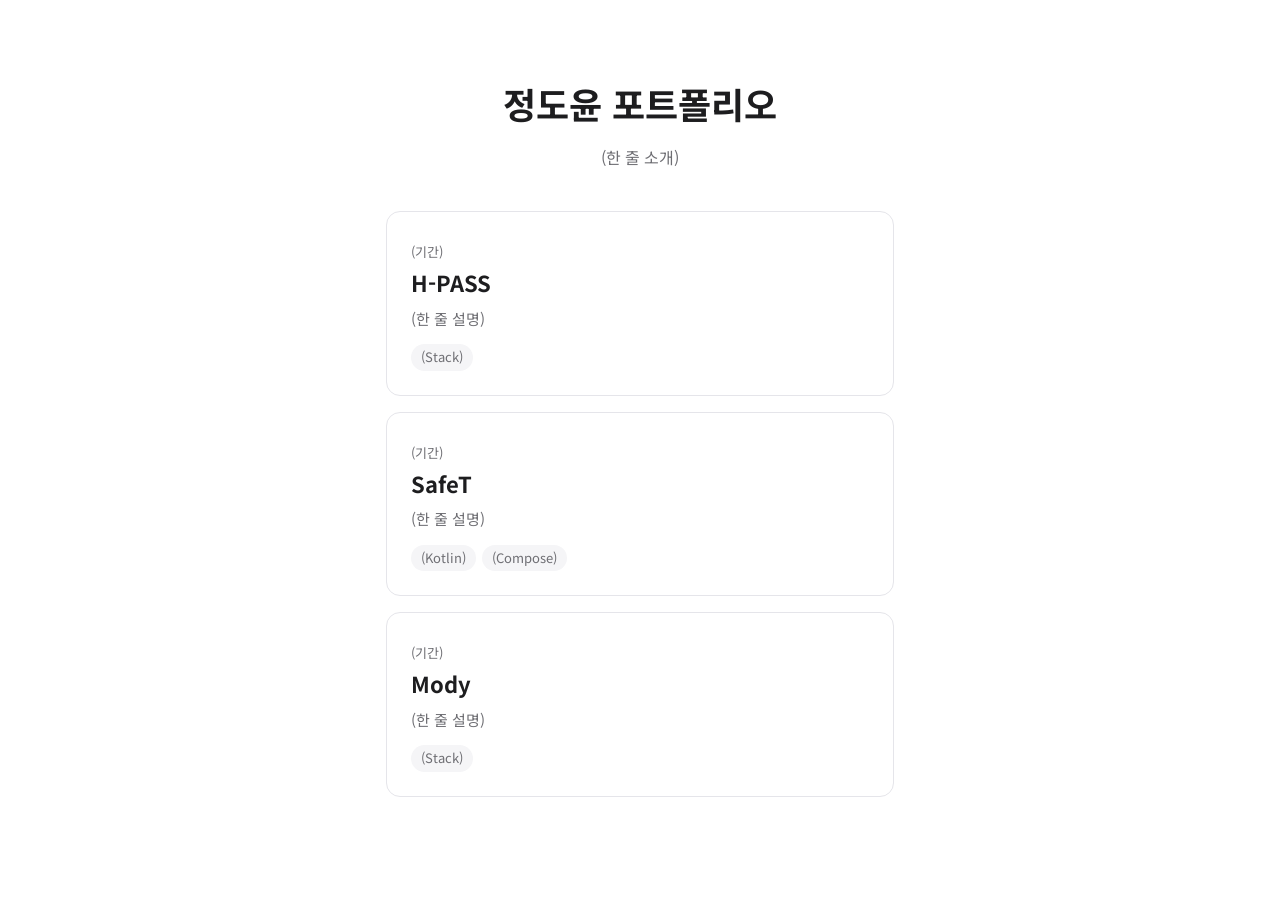
==== index.html @ 8870809e "[Portfolio] 포트폴리오 페이지 틀 추가 [DESC][1] H-PASS·SafeT·Mody 프로젝트 페이지와 첫 페이지(index) 구조 추가 [DESC][2] 프로젝트 페" ====
<!doctype html>
<html lang="ko">
<head>
<meta charset="utf-8">
<meta name="viewport" content="width=device-width, initial-scale=1">
<title>정도윤 포트폴리오</title>
<link rel="preconnect" href="https://fonts.googleapis.com">
<link href="https://fonts.googleapis.com/css2?family=Noto+Sans+KR:wght@400;500;700&display=swap" rel="stylesheet">
<link rel="stylesheet" href="style.css">
</head>
<body>
<main>

<header class="intro">
  <h1>정도윤 포트폴리오</h1>
  <p>(한 줄 소개)</p>
</header>

<div class="projects">
  <a class="project" href="hpass.html">
    <span class="period">(기간)</span>
    <h2>H-PASS</h2>
    <p>(한 줄 설명)</p>
    <p class="tags"><span>(Stack)</span></p>
  </a>
  <a class="project" href="safet.html">
    <span class="period">(기간)</span>
    <h2>SafeT</h2>
    <p>(한 줄 설명)</p>
    <p class="tags"><span>(Kotlin)</span><span>(Compose)</span></p>
  </a>
  <a class="project" href="mody.html">
    <span class="period">(기간)</span>
    <h2>Mody</h2>
    <p>(한 줄 설명)</p>
    <p class="tags"><span>(Stack)</span></p>
  </a>
</div>

</main>
</body>
</html>
---- style.css ----
:root {
  --text: #1d1d1f;
  --muted: #6e6e73;
  --line: #e5e5ea;
  --bg: #ffffff;
  --soft: #f5f5f7;
  --accent: #007AFF;
  --code-bg: #1e1f24;
  --code-text: #e6e6e6;
  --problem: #FF3B30;
  --cause: #e0a030;
  --solution: #007AFF;
  --result: #00C676;
}

* { box-sizing: border-box; }
html { scroll-behavior: smooth; }
body {
  margin: 0;
  background: var(--bg);
  color: var(--text);
  font-family: "Noto Sans KR", "Apple SD Gothic Neo", "Noto Sans KR", system-ui, sans-serif;
  font-size: 16px;
  line-height: 1.75;
  word-break: keep-all;
  overflow-wrap: break-word;
}
a { color: var(--accent); text-decoration: none; }
a:hover { text-decoration: underline; }

/* 상단 내비 */
.topnav {
  position: sticky; top: 0; z-index: 10;
  display: flex; gap: 24px; align-items: center;
  padding: 12px max(16px, calc((100% - 540px) / 2));
  background: rgba(255,255,255,.92);
  backdrop-filter: blur(8px);
  border-bottom: 1px solid var(--line);
  font-size: 14px;
}
.topnav .back { color: var(--muted); white-space: nowrap; }
.topnav .anchors { display: flex; gap: 16px; overflow-x: auto; }
.topnav .anchors a { color: var(--text); white-space: nowrap; }

main { max-width: 540px; margin: 0 auto; padding: 0 16px 80px; }
section { padding: 56px 0; border-top: 1px solid var(--line); }

/* Hero */
.hero { padding: 64px 0 48px; text-align: center; }
.hero .tags { justify-content: center; }
.hero .facts { text-align: left; }
.tags { display: flex; flex-wrap: wrap; gap: 6px; margin: 0 0 16px; }
.tags span { font-size: 13px; padding: 2px 10px; border-radius: 999px; background: var(--soft); color: var(--muted); }
.hero h1 { font-size: 34px; line-height: 1.25; margin: 0 0 12px; }
.hero h1 small { display: block; font-size: 20px; font-weight: 400; color: var(--muted); margin-top: 8px; }
.role { color: var(--muted); margin: 0 0 16px; }
.summary { font-size: 17px; }
.metrics { display: grid; grid-template-columns: repeat(auto-fit, minmax(140px, 1fr)); gap: 12px; margin: 28px 0; }
.metrics div { background: var(--soft); border-radius: 12px; padding: 18px 20px; }
.metrics strong { display: block; font-size: 26px; color: var(--accent); line-height: 1.2; }
.metrics span { font-size: 14px; color: var(--muted); }
.facts { display: grid; grid-template-columns: 72px 1fr; gap: 6px 12px; margin: 0; font-size: 15px; }
.facts dt { color: var(--muted); }
.facts dd { margin: 0; }

/* 공통 제목 */
.eyebrow { margin: 0; font-size: 13px; font-weight: 600; letter-spacing: .08em; text-transform: uppercase; color: var(--accent); text-align: center; }
h2 { font-size: 26px; margin: 4px 0 16px; line-height: 1.35; text-align: center; }
.sub { color: var(--muted); margin-top: -8px; text-align: center; }

/* 기여 */
.contrib { padding-left: 20px; }
.contrib li { margin-bottom: 6px; }
.cards { display: grid; grid-template-columns: 1fr; gap: 12px; margin-top: 24px; }
.card { display: block; border: 1px solid var(--line); border-radius: 12px; padding: 18px; color: var(--text); }
.card:hover { border-color: var(--accent); text-decoration: none; }
.card span { font-size: 12px; color: var(--accent); font-weight: 600; }
.card strong { display: block; margin: 4px 0; }
.card p { margin: 0; font-size: 14px; color: var(--muted); }

/* Case 블록 */
.block { border-left: 3px solid var(--line); padding: 4px 0 4px 18px; margin: 24px 0; }
.block h3 { font-size: 17px; margin: 0 0 6px; }
.problem { border-color: var(--problem); }
.problem h3 { color: var(--problem); }
.cause { border-color: var(--cause); }
.cause h3 { color: var(--cause); }
.solution { border-color: var(--solution); }
.solution h3 { color: var(--solution); }
.result { border-color: var(--result); }
.result h3 { color: var(--result); }

table { width: 100%; border-collapse: collapse; font-size: 15px; margin: 8px 0 12px; }
th, td { text-align: left; padding: 8px 10px; border-bottom: 1px solid var(--line); }
th { color: var(--muted); font-weight: 500; }

.codecap { font-size: 14px; color: var(--muted); margin-bottom: 4px; font-family: ui-monospace, Menlo, monospace; }
pre {
  background: var(--code-bg); color: var(--code-text);
  border-radius: 10px; padding: 16px 18px; overflow-x: auto;
  font-size: 13.5px; line-height: 1.6; margin: 0 0 12px;
}
code { font-family: ui-monospace, "JetBrains Mono", Menlo, monospace; }

figure { margin: 24px 0; }
figure img { width: 100%; border-radius: 10px; border: 1px solid var(--line); }
figcaption { font-size: 14px; color: var(--muted); margin-top: 6px; }
.ph { background: var(--soft); border: 1px dashed #c7c7cc; border-radius: 10px; min-height: 180px; display: flex; align-items: center; justify-content: center; color: var(--muted); font-size: 14px; }
.ph.tall { min-height: 300px; }

/* 화면 */
.feature { margin: 28px 0; }
.feature h3 { margin: 0 0 4px; }
.thumbs { display: grid; grid-template-columns: repeat(3, 1fr); gap: 10px; margin-top: 12px; }
.thumbs .ph, .thumbs img { aspect-ratio: 9 / 16; min-height: 0; width: 100%; object-fit: cover; border-radius: 10px; }

footer { border-top: 1px solid var(--line); padding: 40px 0 0; text-align: center; color: var(--muted); }
footer strong { display: block; font-size: 20px; color: var(--text); }

/* 첫 페이지 */
.intro { padding: 72px 0 40px; text-align: center; }
.intro h1 { font-size: 36px; margin: 0 0 8px; }
.intro p { color: var(--muted); margin: 0; }
.projects { display: grid; grid-template-columns: 1fr; gap: 16px; }
.project { display: block; border: 1px solid var(--line); border-radius: 14px; padding: 24px; color: var(--text); }
.project:hover { border-color: var(--accent); text-decoration: none; }
.project .period { font-size: 13px; color: var(--muted); }
.project h2 { text-align: left; font-size: 22px; margin: 4px 0 8px; }
.project p { margin: 0 0 12px; font-size: 15px; color: var(--muted); }
.project .tags { margin: 0; }
.project.small { padding: 18px 24px; }
.project.small h2 { font-size: 18px; }

/* 인쇄(PDF): Case 하나 = A4 한 쪽 */
@media print {
  @page { size: A4; margin: 16mm 14mm; }
  body { font-size: 10.5pt; line-height: 1.65; }
  .topnav { display: none; }
  main { max-width: none; padding: 0; }
  section { padding: 0 0 8mm; border-top: none; }
  .case, #arch, #screens { break-before: page; }
  .block, figure, pre, table, .card, .metrics div { break-inside: avoid; }
  .hero { padding: 0 0 4mm; }
  .metrics { margin: 4mm 0; }
  .metrics div { padding: 10px 14px; }
  .cards { break-inside: avoid; margin-top: 4mm; }
  .contrib li { margin-bottom: 2px; }
  #overview a[href="#screens"] { display: none; }
  .hero h1 { font-size: 26pt; }
  h2 { font-size: 18pt; }
  a { color: var(--text); }
  pre { white-space: pre-wrap; }
  .project { break-inside: avoid; }
}

@media (max-width: 600px) {
  .hero h1 { font-size: 30px; }
  h2 { font-size: 23px; }
  .topnav { gap: 12px; }
}
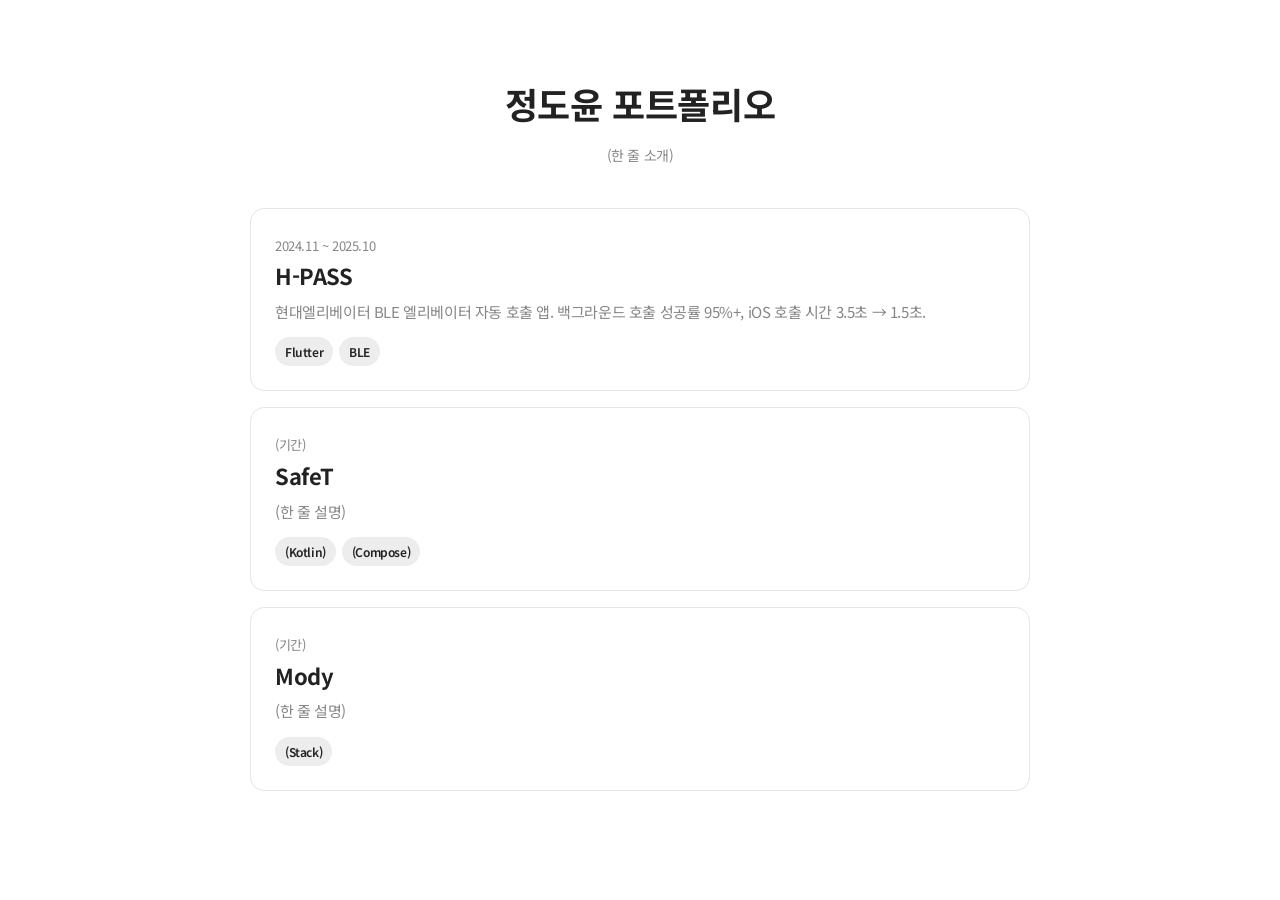
==== commit 72d04f67: "[Portfolio] H-PASS 프로젝트 페이지 작성 [DESC][1] 개요·기여·Case 01~03(iOS Native Bridge 백그라운드 호출, 광고 패킷 기반 비연결 판" ====
--- a/index.html
+++ b/index.html
@@ -18,10 +18,10 @@
 
 <div class="projects">
   <a class="project" href="hpass.html">
-    <span class="period">(기간)</span>
+    <span class="period">2024.11 ~ 2025.10</span>
     <h2>H-PASS</h2>
-    <p>(한 줄 설명)</p>
-    <p class="tags"><span>(Stack)</span></p>
+    <p>현대엘리베이터 BLE 엘리베이터 자동 호출 앱. 백그라운드 호출 성공률 95%+, iOS 호출 시간 3.5초 → 1.5초.</p>
+    <p class="tags"><span>Flutter</span><span>BLE</span></p>
   </a>
   <a class="project" href="safet.html">
     <span class="period">(기간)</span>
--- a/style.css
+++ b/style.css
@@ -1,6 +1,6 @@
 :root {
-  --text: #1d1d1f;
-  --muted: #6e6e73;
+  --text: #222222;
+  --muted: rgba(34,34,34,.55);
   --line: #e5e5ea;
   --bg: #ffffff;
   --soft: #f5f5f7;
@@ -20,8 +20,9 @@
   background: var(--bg);
   color: var(--text);
   font-family: "Noto Sans KR", "Apple SD Gothic Neo", "Noto Sans KR", system-ui, sans-serif;
-  font-size: 16px;
+  font-size: 14px;
   line-height: 1.75;
+  letter-spacing: -0.025rem;
   word-break: keep-all;
   overflow-wrap: break-word;
 }
@@ -32,7 +33,7 @@
 .topnav {
   position: sticky; top: 0; z-index: 10;
   display: flex; gap: 24px; align-items: center;
-  padding: 12px max(16px, calc((100% - 540px) / 2));
+  padding: 12px max(16px, calc((100% - 820px) / 2));
   background: rgba(255,255,255,.92);
   backdrop-filter: blur(8px);
   border-bottom: 1px solid var(--line);
@@ -42,45 +43,48 @@
 .topnav .anchors { display: flex; gap: 16px; overflow-x: auto; }
 .topnav .anchors a { color: var(--text); white-space: nowrap; }
 
-main { max-width: 540px; margin: 0 auto; padding: 0 16px 80px; }
-section { padding: 56px 0; border-top: 1px solid var(--line); }
+main { max-width: 820px; margin: 0 auto; padding: 0 20px 80px; }
+section { padding: 5rem 0 6rem; border-top: 1px solid var(--line); }
+section p, .block li { color: var(--muted); }
+section strong { color: var(--text); }
 
 /* Hero */
-.hero { padding: 64px 0 48px; text-align: center; }
+.hero { padding: 5rem 0 4rem; text-align: center; }
 .hero .tags { justify-content: center; }
 .hero .facts { text-align: left; }
 .tags { display: flex; flex-wrap: wrap; gap: 6px; margin: 0 0 16px; }
-.tags span { font-size: 13px; padding: 2px 10px; border-radius: 999px; background: var(--soft); color: var(--muted); }
-.hero h1 { font-size: 34px; line-height: 1.25; margin: 0 0 12px; }
-.hero h1 small { display: block; font-size: 20px; font-weight: 400; color: var(--muted); margin-top: 8px; }
-.role { color: var(--muted); margin: 0 0 16px; }
-.summary { font-size: 17px; }
-.metrics { display: grid; grid-template-columns: repeat(auto-fit, minmax(140px, 1fr)); gap: 12px; margin: 28px 0; }
-.metrics div { background: var(--soft); border-radius: 12px; padding: 18px 20px; }
-.metrics strong { display: block; font-size: 26px; color: var(--accent); line-height: 1.2; }
-.metrics span { font-size: 14px; color: var(--muted); }
-.facts { display: grid; grid-template-columns: 72px 1fr; gap: 6px 12px; margin: 0; font-size: 15px; }
+.tags span { font-size: 12px; font-weight: 600; padding: 4px 10px; border-radius: 999px; background: rgba(34,34,34,.08); color: var(--text); }
+.hero h1 { font-size: clamp(2rem, 8vw, 2.75rem); line-height: 1.15; letter-spacing: -0.04rem; margin: 0 0 12px; }
+.hero h1 small { display: block; font-size: 0.9rem; font-weight: 600; letter-spacing: 0; color: var(--muted); margin-top: 12px; }
+.role { font-size: 13px; color: var(--muted); margin: 0 0 16px; }
+.summary { font-size: 14px; color: var(--muted); max-width: 700px; margin: 0 auto; }
+.metrics { display: flex; max-width: 480px; margin: 2rem auto; }
+.metrics div { flex: 1; text-align: center; padding: 1rem .5rem; border-right: 1px solid var(--line); }
+.metrics div:last-child { border-right: none; }
+.metrics strong { display: block; font-size: 1.75rem; color: var(--accent); line-height: 1; letter-spacing: -0.04rem; margin-bottom: .375rem; white-space: nowrap; }
+.metrics span { font-size: 12px; color: var(--muted); }
+.facts { display: grid; grid-template-columns: 56px 1fr; gap: 6px 12px; max-width: 640px; margin: 0 auto; font-size: 13px; }
 .facts dt { color: var(--muted); }
 .facts dd { margin: 0; }
 
 /* 공통 제목 */
-.eyebrow { margin: 0; font-size: 13px; font-weight: 600; letter-spacing: .08em; text-transform: uppercase; color: var(--accent); text-align: center; }
-h2 { font-size: 26px; margin: 4px 0 16px; line-height: 1.35; text-align: center; }
-.sub { color: var(--muted); margin-top: -8px; text-align: center; }
+.eyebrow { margin: 0 0 .375rem; font-size: 14px; font-weight: 600; letter-spacing: .08em; text-transform: uppercase; color: var(--accent); text-align: center; }
+h2 { font-size: 1.5rem; margin: 0 0 .75rem; line-height: 1.35; letter-spacing: -0.03rem; text-align: center; }
+.sub { font-size: 14px; color: var(--muted); text-align: center; margin: 0 0 2.5rem; }
 
 /* 기여 */
 .contrib { padding-left: 20px; }
 .contrib li { margin-bottom: 6px; }
-.cards { display: grid; grid-template-columns: 1fr; gap: 12px; margin-top: 24px; }
+.cards { display: grid; grid-template-columns: repeat(auto-fit, minmax(220px, 1fr)); gap: 12px; margin-top: 24px; }
 .card { display: block; border: 1px solid var(--line); border-radius: 12px; padding: 18px; color: var(--text); }
 .card:hover { border-color: var(--accent); text-decoration: none; }
 .card span { font-size: 12px; color: var(--accent); font-weight: 600; }
 .card strong { display: block; margin: 4px 0; }
-.card p { margin: 0; font-size: 14px; color: var(--muted); }
+.card p { margin: 0; font-size: 13px; color: var(--muted); }
 
 /* Case 블록 */
 .block { border-left: 3px solid var(--line); padding: 4px 0 4px 18px; margin: 24px 0; }
-.block h3 { font-size: 17px; margin: 0 0 6px; }
+.block h3 { font-size: 0.9rem; margin: 0 0 .6rem; }
 .problem { border-color: var(--problem); }
 .problem h3 { color: var(--problem); }
 .cause { border-color: var(--cause); }
@@ -90,28 +94,28 @@
 .result { border-color: var(--result); }
 .result h3 { color: var(--result); }
 
-table { width: 100%; border-collapse: collapse; font-size: 15px; margin: 8px 0 12px; }
+table { width: 100%; border-collapse: collapse; font-size: 13px; margin: 8px 0 12px; }
 th, td { text-align: left; padding: 8px 10px; border-bottom: 1px solid var(--line); }
 th { color: var(--muted); font-weight: 500; }
 
-.codecap { font-size: 14px; color: var(--muted); margin-bottom: 4px; font-family: ui-monospace, Menlo, monospace; }
+.codecap { font-size: 12px; color: var(--muted); margin-bottom: 4px; font-family: ui-monospace, Menlo, monospace; }
 pre {
   background: var(--code-bg); color: var(--code-text);
   border-radius: 10px; padding: 16px 18px; overflow-x: auto;
-  font-size: 13.5px; line-height: 1.6; margin: 0 0 12px;
+  font-size: 0.74rem; line-height: 1.75; margin: 0 0 12px; white-space: pre; letter-spacing: 0;
 }
 code { font-family: ui-monospace, "JetBrains Mono", Menlo, monospace; }
 
 figure { margin: 24px 0; }
 figure img { width: 100%; border-radius: 10px; border: 1px solid var(--line); }
-figcaption { font-size: 14px; color: var(--muted); margin-top: 6px; }
+figcaption { font-size: 12px; color: var(--muted); margin-top: 6px; }
 .ph { background: var(--soft); border: 1px dashed #c7c7cc; border-radius: 10px; min-height: 180px; display: flex; align-items: center; justify-content: center; color: var(--muted); font-size: 14px; }
 .ph.tall { min-height: 300px; }
 
 /* 화면 */
 .feature { margin: 28px 0; }
-.feature h3 { margin: 0 0 4px; }
-.thumbs { display: grid; grid-template-columns: repeat(3, 1fr); gap: 10px; margin-top: 12px; }
+.feature h3 { font-size: 0.95rem; margin: 0 0 4px; }
+.thumbs { display: grid; grid-template-columns: repeat(3, minmax(0, 220px)); gap: 10px; margin-top: 12px; }
 .thumbs .ph, .thumbs img { aspect-ratio: 9 / 16; min-height: 0; width: 100%; object-fit: cover; border-radius: 10px; }
 
 footer { border-top: 1px solid var(--line); padding: 40px 0 0; text-align: center; color: var(--muted); }
@@ -154,7 +158,93 @@
 }
 
 @media (max-width: 600px) {
-  .hero h1 { font-size: 30px; }
-  h2 { font-size: 23px; }
+  h2 { font-size: 1.35rem; }
   .topnav { gap: 12px; }
 }
+
+/* 오른쪽 고정 목차 (넓은 화면) */
+.toc-nav {
+  position: fixed; top: 50%; right: 28px; transform: translateY(-50%);
+  z-index: 40; display: none; flex-direction: column; gap: 0.7rem; padding: 1rem 0;
+}
+.toc-nav a {
+  font-size: 12px; font-weight: 600; color: rgba(29,29,31,.3);
+  padding-right: 0.85rem; border-right: 2px solid var(--line);
+  text-align: right; white-space: nowrap; transition: color .15s, border-color .15s;
+}
+.toc-nav a:hover { color: var(--text); text-decoration: none; }
+.toc-nav a.active { color: var(--accent); border-right-color: var(--accent); }
+@media (min-width: 1100px) {
+  .toc-nav { display: flex; }
+  .topnav .anchors { display: none; }
+}
+@media print { .toc-nav { display: none !important; } }
+
+/* 본문 안 인라인 코드 */
+p code, li code { font-family: ui-monospace, "SF Mono", Menlo, monospace; font-size: .78rem; color: var(--accent); background: rgba(0,122,255,.08); padding: 1px 5px; border-radius: 4px; }
+
+/* 호출 경로 다이어그램 */
+.flow { display: grid; grid-template-columns: 1fr 1fr; gap: 14px; }
+.flow-col { border: 1px solid var(--line); border-radius: 12px; padding: 16px 14px 18px; background: var(--soft); }
+.flow-col > .label { font-size: 12px; font-weight: 700; letter-spacing: .08em; text-transform: uppercase; margin: 0 0 12px; text-align: center; }
+.flow-col.before > .label { color: var(--problem); }
+.flow-col.after > .label { color: var(--solution); }
+.step { position: relative; }
+.step + .step { margin-top: 26px; }
+.step + .step::before { content: ""; position: absolute; left: 50%; top: -22px; height: 14px; border-left: 2px solid #c7c7cc; }
+.step + .step::after { content: ""; position: absolute; left: calc(50% - 5px); top: -9px; border: 5px solid transparent; border-top: 6px solid #c7c7cc; border-bottom: 0; }
+.step.cut::before { border-left: 2px dashed var(--problem); }
+.step.cut::after { border-top-color: var(--problem); }
+.flow-col.after .step + .step::before { border-left-color: var(--solution); }
+.flow-col.after .step + .step::after { border-top-color: var(--solution); }
+.node { background: var(--bg); border: 1px solid var(--line); border-radius: 8px; padding: 8px 10px; text-align: center; font-size: 12.5px; line-height: 1.45; color: var(--text); }
+.node b { display: block; font-weight: 700; }
+.node small { display: block; font-size: 11.5px; color: var(--muted); }
+.node .x { display: block; font-size: 11.5px; color: var(--problem); font-weight: 600; margin-top: 2px; }
+.node .ok { display: block; font-size: 11.5px; color: var(--solution); font-weight: 600; margin-top: 2px; }
+.node.bad { border-color: rgba(255,59,48,.45); }
+.node.fail { border-style: dashed; color: var(--muted); }
+.node.key { border-color: var(--solution); }
+.node.done { border-color: var(--result); background: rgba(0,198,118,.06); }
+.node.done b { color: var(--result); }
+.step.pair { display: grid; grid-template-columns: 1fr 1fr; gap: 6px; }
+@media (max-width: 600px) { .flow { grid-template-columns: 1fr; } }
+
+/* 코드 하이라이트: pre 배경 유지 */
+pre code.hljs { background: transparent; padding: 0; }
+
+/* 실제 캡처는 원본 비율 유지 */
+.thumbs { align-items: start; }
+.thumbs img { aspect-ratio: auto; height: auto; object-fit: contain; border: 1px solid var(--line); }
+
+/* 아키텍처 다이어그램 */
+.arch { display: grid; grid-template-columns: 1fr 96px 1.35fr; align-items: center; }
+.arch-col { border: 1px solid var(--line); border-radius: 12px; padding: 16px 14px 18px; background: var(--soft); align-self: stretch; }
+.arch-col > .label { font-size: 12px; font-weight: 700; letter-spacing: .08em; text-transform: uppercase; margin: 0 0 12px; text-align: center; color: var(--text); }
+.arch-col.bg > .label { color: var(--solution); }
+.arch-col.bg { border-color: rgba(0,122,255,.35); background: rgba(0,122,255,.04); }
+.arch-col.bg .step + .step::before { border-left-color: var(--solution); }
+.arch-col.bg .step + .step::after { border-top-color: var(--solution); }
+.row3 { display: grid; grid-template-columns: repeat(3, 1fr); gap: 6px; }
+.row3 span { background: var(--bg); border: 1px solid var(--line); border-radius: 8px; padding: 8px 4px; text-align: center; font-size: 12px; font-weight: 600; }
+.states { display: flex; justify-content: center; align-items: center; flex-wrap: wrap; gap: 4px; margin: 6px 0 4px; }
+.states span { font-size: 11.5px; font-weight: 600; padding: 3px 10px; border-radius: 999px; background: rgba(0,122,255,.1); color: var(--solution); }
+.states i { font-style: normal; color: var(--muted); font-size: 12px; }
+.arch-link { display: flex; flex-direction: column; align-items: center; gap: 4px; font-size: 11.5px; color: var(--muted); text-align: center; padding: 0 6px; }
+.arch-link .to, .arch-link .from { font-weight: 700; color: var(--solution); font-family: ui-monospace, Menlo, monospace; }
+.arch-link .lbl { line-height: 1.35; }
+.arch-bottom { margin: 0 0 0 calc((100% - 96px) / 2.35 + 96px); }
+.arch-bottom > .step:first-child { margin-top: 26px; }
+.arch-bottom > .step:first-child::before { content: ""; position: absolute; left: 50%; top: -22px; height: 14px; border-left: 2px dashed #c7c7cc; }
+.arch-bottom > .step:first-child::after { content: ""; position: absolute; left: calc(50% - 5px); top: -9px; border: 5px solid transparent; border-top: 6px solid #c7c7cc; border-bottom: 0; }
+.node.native { border-style: dashed; }
+.node.hw { background: var(--soft); }
+@media (max-width: 600px) {
+  .arch { grid-template-columns: 1fr; }
+  .arch-link { flex-direction: row; justify-content: center; padding: 10px 0; }
+  .arch-bottom { margin-left: 0; }
+}
+
+/* 그림 ↔ 본문 간격 */
+figure { margin: 2.5rem 0; }
+figcaption { margin-top: 12px; text-align: center; }
